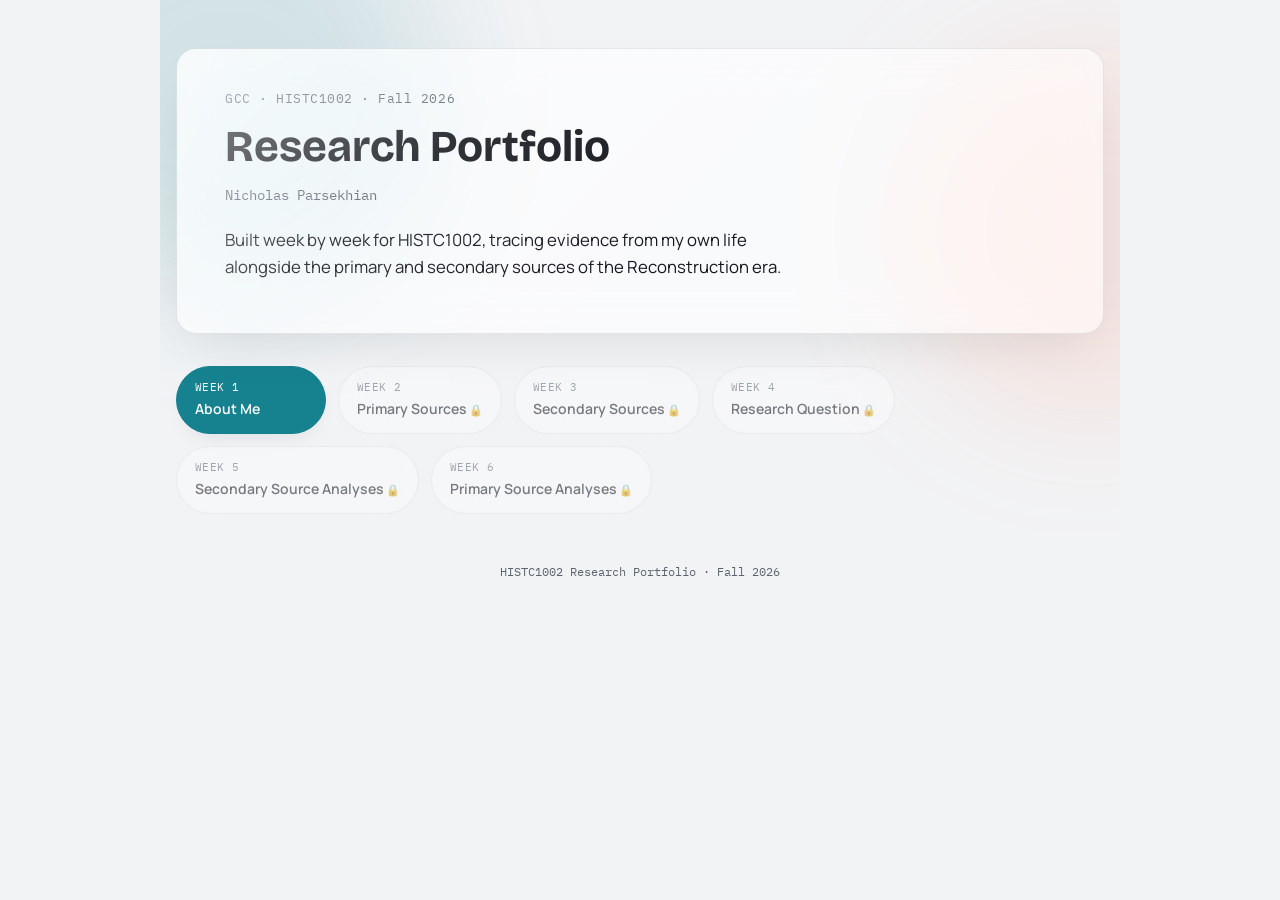
==== index.html @ d313fd49 "Add HISTC1002 research portfolio static site Home page with hero panel and section nav pills, About " ====
<!DOCTYPE html>
<html lang="en">
<head>
<meta charset="UTF-8">
<meta name="viewport" content="width=device-width, initial-scale=1.0">
<title>Research Portfolio — HISTC1002</title>
<link rel="preconnect" href="https://fonts.googleapis.com">
<link rel="preconnect" href="https://fonts.gstatic.com" crossorigin>
<link href="https://fonts.googleapis.com/css2?family=Bricolage+Grotesque:opsz,wght@12..96,500;12..96,600;12..96,700&family=Manrope:wght@400;500;600;700&family=IBM+Plex+Mono:wght@400;500&display=swap" rel="stylesheet">
<link rel="stylesheet" href="styles.css">
</head>
<body>
<div class="page">
  <div class="bloom bloom-a"></div>
  <div class="bloom bloom-b"></div>

  <section class="hero glass">
    <p class="eyebrow">GCC · HISTC1002 · Fall 2026</p>
    <h1>Research Portfolio</h1>
    <p class="byline">Nicholas Parsekhian</p>
    <p class="intro">Built week by week for HISTC1002, tracing evidence from my own life alongside the primary and secondary sources of the Reconstruction era.</p>
  </section>

  <nav aria-label="Portfolio sections">
    <ul class="nav-pills">
      <li>
        <a class="pill active" href="about.html">
          <span class="pill-week">WEEK 1</span>
          <span class="pill-label">About Me</span>
        </a>
      </li>
      <li>
        <span class="pill locked" aria-disabled="true">
          <span class="pill-week">WEEK 2</span>
          <span class="pill-label">Primary Sources</span>
        </span>
      </li>
      <li>
        <span class="pill locked" aria-disabled="true">
          <span class="pill-week">WEEK 3</span>
          <span class="pill-label">Secondary Sources</span>
        </span>
      </li>
      <li>
        <span class="pill locked" aria-disabled="true">
          <span class="pill-week">WEEK 4</span>
          <span class="pill-label">Research Question</span>
        </span>
      </li>
      <li>
        <span class="pill locked" aria-disabled="true">
          <span class="pill-week">WEEK 5</span>
          <span class="pill-label">Secondary Source Analyses</span>
        </span>
      </li>
      <li>
        <span class="pill locked" aria-disabled="true">
          <span class="pill-week">WEEK 6</span>
          <span class="pill-label">Primary Source Analyses</span>
        </span>
      </li>
    </ul>
  </nav>

  <footer>HISTC1002 Research Portfolio &middot; Fall 2026</footer>
</div>
</body>
</html>
---- styles.css ----
/* ==========================================================================
   Research Portfolio — shared styles
   Modern museum aesthetic: white gallery walls, frosted glass panels.
   ========================================================================== */

:root {
  --wall: #FFFFFF;
  --wall-2: #F2F3F5;
  --glass: rgba(255, 255, 255, .6);
  --glass-border: rgba(20, 24, 30, .09);
  --ink: #14171D;
  --muted: #5C6470;
  --accent: #17828F;
  --accent-ink: #FFFFFF;
  --bloom-a: rgba(23, 130, 143, .14);
  --bloom-b: rgba(255, 138, 99, .14);
  --shadow: rgba(20, 24, 30, .12);

  --font-heading: "Bricolage Grotesque", system-ui, sans-serif;
  --font-body: "Manrope", system-ui, sans-serif;
  --font-mono: "IBM Plex Mono", ui-monospace, monospace;
}

* {
  box-sizing: border-box;
}

html {
  -webkit-text-size-adjust: 100%;
}

body {
  margin: 0;
  background: var(--wall-2);
  color: var(--ink);
  font-family: var(--font-body);
  font-size: 16px;
  line-height: 1.6;
}

img {
  max-width: 100%;
  display: block;
}

a {
  color: inherit;
}

.page {
  position: relative;
  max-width: 960px;
  margin: 0 auto;
  padding: 48px 16px 72px;
  overflow-x: hidden;
}

/* ---- background blooms -------------------------------------------------- */

.bloom {
  position: absolute;
  z-index: 0;
  border-radius: 50%;
  filter: blur(60px);
  pointer-events: none;
}

.bloom-a {
  width: 420px;
  height: 420px;
  background: var(--bloom-a);
  top: -120px;
  left: -140px;
}

.bloom-b {
  width: 380px;
  height: 380px;
  background: var(--bloom-b);
  top: 40px;
  right: -160px;
}

/* ---- glass panel ---------------------------------------------------------
   background: var(--glass), 1px border, 20px radius, blur+saturate backdrop,
   soft shadow, diagonal sheen overlay.
   -------------------------------------------------------------------------- */

.glass {
  position: relative;
  z-index: 1;
  background: var(--glass);
  border: 1px solid var(--glass-border);
  border-radius: 20px;
  backdrop-filter: blur(22px) saturate(160%);
  -webkit-backdrop-filter: blur(22px) saturate(160%);
  box-shadow: 0 20px 50px -20px var(--shadow);
  overflow: hidden;
}

.glass::before {
  content: "";
  position: absolute;
  inset: 0;
  background: linear-gradient(
    135deg,
    rgba(255, 255, 255, .55) 0%,
    rgba(255, 255, 255, .12) 30%,
    rgba(255, 255, 255, 0) 55%
  );
  pointer-events: none;
}

/* ---- type helpers --------------------------------------------------------- */

.eyebrow {
  font-family: var(--font-mono);
  font-size: 13px;
  letter-spacing: .04em;
  color: var(--muted);
  margin: 0 0 12px;
}

h1, h2, h3 {
  font-family: var(--font-heading);
  font-weight: 700;
  margin: 0 0 12px;
  line-height: 1.15;
}

h1 {
  font-size: clamp(2rem, 5vw, 2.75rem);
}

h2 {
  font-size: 1.35rem;
}

.byline {
  font-family: var(--font-mono);
  font-size: 14px;
  color: var(--muted);
  margin: 0 0 20px;
}

.subtitle {
  font-family: var(--font-body);
  font-weight: 500;
  color: var(--muted);
  margin: 0 0 24px;
}

p {
  margin: 0 0 12px;
}

/* ---- hero ------------------------------------------------------------- */

.hero {
  padding: 40px clamp(20px, 5vw, 48px);
  margin-bottom: 32px;
}

.hero .intro {
  max-width: 60ch;
  color: var(--ink);
  font-size: 1.05rem;
}

/* ---- nav pills ---------------------------------------------------------- */

.nav-pills {
  display: flex;
  flex-wrap: wrap;
  gap: 12px;
  list-style: none;
  margin: 0;
  padding: 0;
}

.pill {
  display: flex;
  flex-direction: column;
  gap: 2px;
  padding: 12px 18px;
  border-radius: 999px;
  text-decoration: none;
  background: var(--glass);
  border: 1px solid var(--glass-border);
  backdrop-filter: blur(22px) saturate(160%);
  -webkit-backdrop-filter: blur(22px) saturate(160%);
  min-width: 150px;
  transition: transform .15s ease, box-shadow .15s ease;
}

.pill-week {
  font-family: var(--font-mono);
  font-size: 11px;
  letter-spacing: .04em;
  color: var(--muted);
}

.pill-label {
  font-family: var(--font-body);
  font-weight: 600;
  font-size: 14px;
  color: var(--ink);
}

.pill.active {
  background: var(--accent);
  border-color: var(--accent);
  box-shadow: 0 10px 24px -12px var(--shadow);
}

.pill.active .pill-week,
.pill.active .pill-label {
  color: var(--accent-ink);
}

.pill.active:hover {
  transform: translateY(-2px);
}

.pill.locked {
  opacity: .55;
  cursor: default;
  pointer-events: none;
}

.pill.locked .pill-label::after {
  content: " \1F512";
  font-size: 11px;
}

/* ---- back link ----------------------------------------------------------- */

.back-link {
  display: inline-block;
  font-family: var(--font-mono);
  font-size: 13px;
  color: var(--accent);
  text-decoration: none;
  margin-bottom: 24px;
}

.back-link:hover {
  text-decoration: underline;
}

/* ---- exhibit grid --------------------------------------------------------- */

.exhibit-grid {
  display: grid;
  grid-template-columns: repeat(2, 1fr);
  gap: 20px;
  margin-top: 32px;
}

@media (max-width: 700px) {
  .exhibit-grid {
    grid-template-columns: 1fr;
  }
}

.exhibit {
  display: flex;
  flex-direction: column;
}

.exhibit-media {
  aspect-ratio: 4 / 3;
  background: var(--wall-2);
  border-bottom: 1px solid var(--glass-border);
  overflow: hidden;
}

.exhibit-media img {
  width: 100%;
  height: 100%;
  object-fit: cover;
}

.exhibit-body {
  position: relative;
  z-index: 1;
  padding: 20px;
}

.exhibit-number {
  font-family: var(--font-mono);
  font-size: 12px;
  letter-spacing: .04em;
  color: var(--accent);
  margin-bottom: 6px;
}

.exhibit-title {
  font-family: var(--font-heading);
  font-weight: 600;
  font-size: 1.1rem;
  margin: 0 0 4px;
}

.exhibit-meta {
  font-family: var(--font-mono);
  font-size: 12px;
  color: var(--muted);
  margin: 0 0 12px;
}

.exhibit-caption {
  font-size: .95rem;
  color: var(--ink);
  margin: 0;
}

/* ---- footer ---------------------------------------------------------------- */

footer {
  position: relative;
  z-index: 1;
  margin-top: 48px;
  font-family: var(--font-mono);
  font-size: 12px;
  color: var(--muted);
  text-align: center;
}

/* ---- small screens --------------------------------------------------------- */

@media (max-width: 400px) {
  .hero {
    padding: 28px 18px;
  }

  .pill {
    min-width: 0;
    flex: 1 1 45%;
  }
}
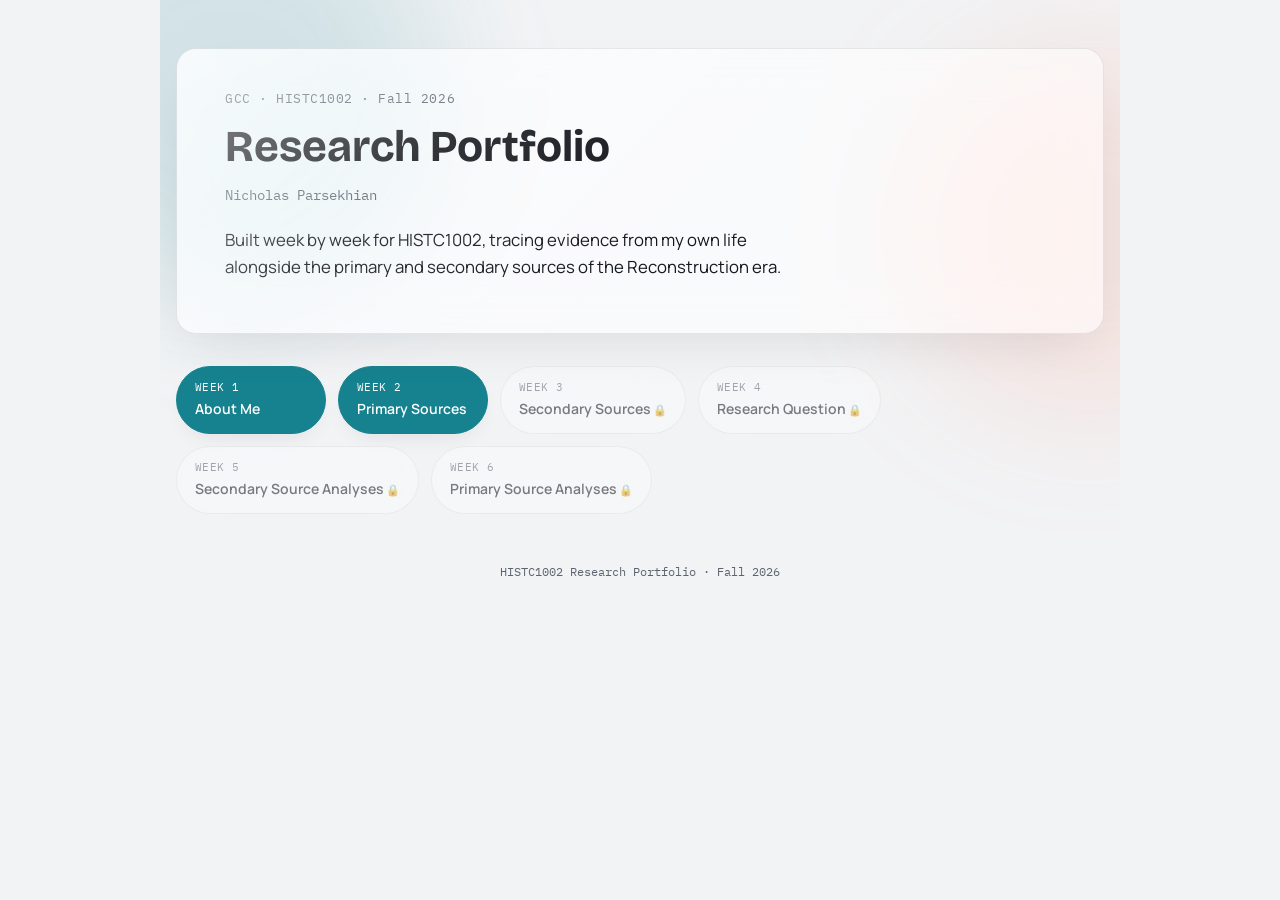
==== commit b2b72756: "Add primary sources analysis page Build primary-sources.html with two stacked glass panel sections f" ====
--- a/index.html
+++ b/index.html
@@ -30,10 +30,10 @@
         </a>
       </li>
       <li>
-        <span class="pill locked" aria-disabled="true">
+        <a class="pill active" href="primary-sources.html">
           <span class="pill-week">WEEK 2</span>
           <span class="pill-label">Primary Sources</span>
-        </span>
+        </a>
       </li>
       <li>
         <span class="pill locked" aria-disabled="true">
--- a/styles.css
+++ b/styles.css
@@ -315,6 +315,128 @@
   margin: 0;
 }
 
+/* ---- source panels (primary sources page) --------------------------------- */
+
+.source-stack {
+  display: flex;
+  flex-direction: column;
+  gap: 28px;
+  margin-top: 32px;
+}
+
+.source {
+  padding: clamp(20px, 4vw, 36px);
+}
+
+.source-header {
+  margin-bottom: 20px;
+}
+
+.source-eyebrow {
+  font-family: var(--font-mono);
+  font-size: 12px;
+  letter-spacing: .08em;
+  color: var(--accent);
+  margin: 0 0 8px;
+}
+
+.source-title {
+  font-family: var(--font-heading);
+  font-weight: 700;
+  font-size: clamp(1.5rem, 3.2vw, 2rem);
+  margin: 0 0 8px;
+}
+
+.source-intro {
+  font-family: var(--font-body);
+  color: var(--muted);
+  font-size: 1rem;
+  margin: 0;
+  max-width: 60ch;
+}
+
+.source-media {
+  background: var(--wall-2);
+  border: 1px solid var(--glass-border);
+  border-radius: 14px;
+  padding: 16px;
+  margin: 0 0 24px;
+  display: flex;
+  justify-content: center;
+  align-items: center;
+}
+
+.source-media img {
+  width: 100%;
+  max-width: 640px;
+  min-height: 320px;
+  max-height: 640px;
+  height: auto;
+  object-fit: contain;
+}
+
+@media (min-width: 700px) {
+  .source-media img {
+    min-height: 480px;
+  }
+}
+
+.source-rows {
+  display: grid;
+  grid-template-columns: 180px 1fr;
+  gap: 14px 24px;
+  margin: 0;
+}
+
+.source-rows dt {
+  font-family: var(--font-mono);
+  font-size: 12px;
+  letter-spacing: .04em;
+  color: var(--muted);
+  text-transform: uppercase;
+  padding-top: 2px;
+}
+
+.source-rows dd {
+  margin: 0;
+  font-size: .98rem;
+  color: var(--ink);
+  padding-bottom: 14px;
+  border-bottom: 1px solid var(--glass-border);
+}
+
+.source-rows dt {
+  padding-bottom: 14px;
+  border-bottom: 1px solid var(--glass-border);
+}
+
+.source-rows > dt:last-of-type,
+.source-rows > dd:last-of-type {
+  border-bottom: none;
+  padding-bottom: 0;
+}
+
+@media (max-width: 700px) {
+  .source-rows {
+    grid-template-columns: 1fr;
+    gap: 4px;
+  }
+
+  .source-rows dt {
+    padding-bottom: 4px;
+    border-bottom: none;
+  }
+
+  .source-rows dd {
+    padding-bottom: 14px;
+    margin-bottom: 4px;
+  }
+
+  .source-rows > dt:last-of-type {
+    padding-bottom: 4px;
+  }
+}
+
 /* ---- footer ---------------------------------------------------------------- */
 
 footer {
@@ -338,4 +460,16 @@
     min-width: 0;
     flex: 1 1 45%;
   }
-}
+
+  .source {
+    padding: 18px;
+  }
+
+  .source-media {
+    padding: 10px;
+  }
+
+  .source-media img {
+    min-height: 220px;
+  }
+}
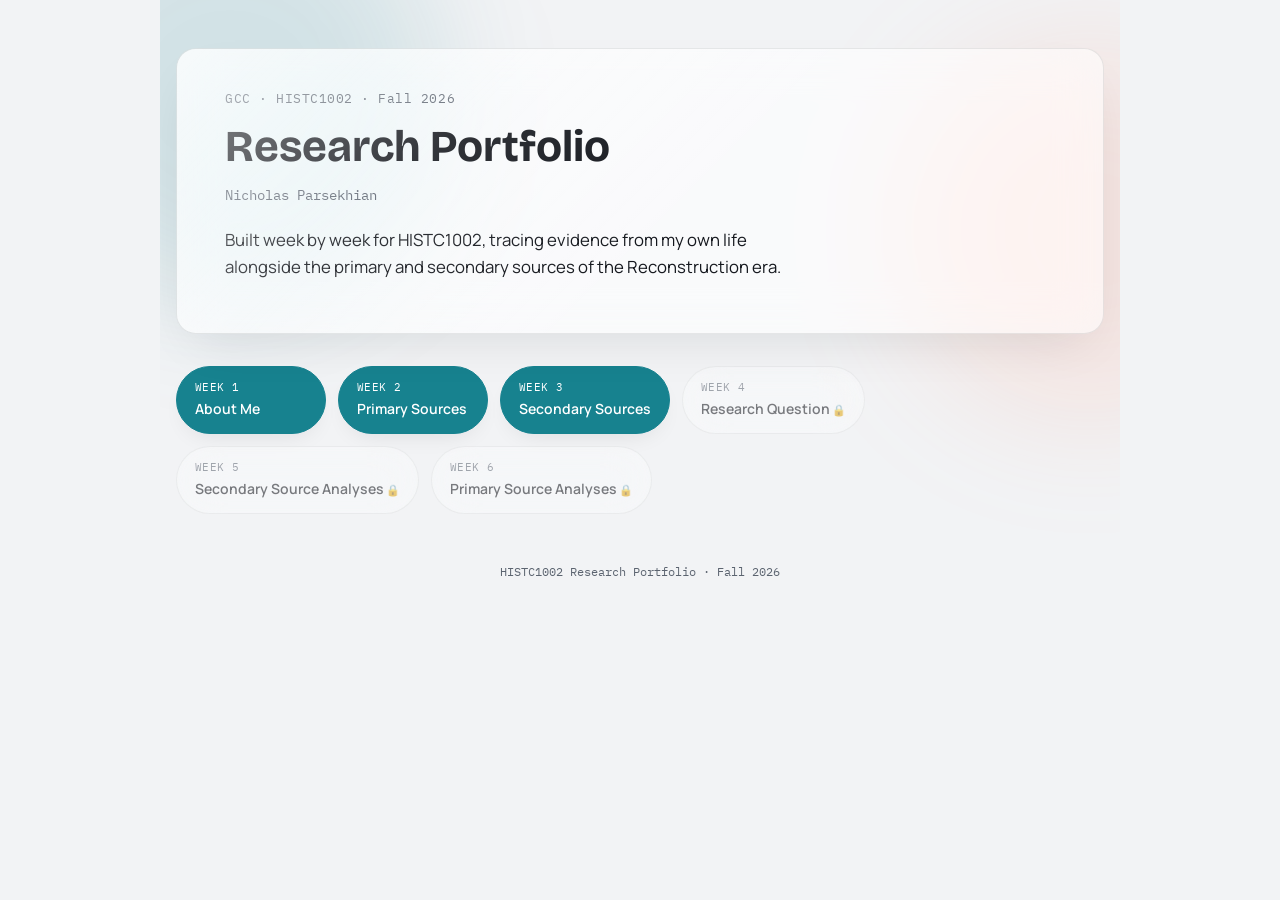
==== commit 74719206: "Add Secondary Sources page and unlock its nav tab Builds secondary-sources.html for the Week 3 secon" ====
--- a/index.html
+++ b/index.html
@@ -36,10 +36,10 @@
         </a>
       </li>
       <li>
-        <span class="pill locked" aria-disabled="true">
+        <a class="pill active" href="secondary-sources.html">
           <span class="pill-week">WEEK 3</span>
           <span class="pill-label">Secondary Sources</span>
-        </span>
+        </a>
       </li>
       <li>
         <span class="pill locked" aria-disabled="true">
--- a/styles.css
+++ b/styles.css
@@ -437,6 +437,132 @@
   }
 }
 
+/* ---- citation panel (secondary sources page) ------------------------------- */
+
+.citation-panel {
+  padding: 16px clamp(18px, 4vw, 28px);
+  margin: 0 0 32px;
+}
+
+.citation-label {
+  font-family: var(--font-mono);
+  font-size: 11px;
+  letter-spacing: .08em;
+  color: var(--accent);
+  text-transform: uppercase;
+  margin: 0 0 8px;
+}
+
+.citation-text {
+  font-family: var(--font-mono);
+  font-size: .9rem;
+  color: var(--ink);
+  margin: 0;
+}
+
+/* ---- content sections (secondary sources page) ----------------------------- */
+
+.content-section {
+  padding: clamp(20px, 4vw, 36px);
+  margin-bottom: 28px;
+}
+
+.content-section h2 {
+  margin-bottom: 16px;
+}
+
+.content-section p {
+  color: var(--ink);
+  max-width: 68ch;
+}
+
+/* ---- timeline ---------------------------------------------------------------- */
+
+.timeline {
+  list-style: none;
+  margin: 0;
+  padding: 0;
+  display: flex;
+  flex-direction: column;
+  gap: 18px;
+}
+
+.timeline li {
+  position: relative;
+  padding-left: 22px;
+  border-left: 2px solid var(--glass-border);
+}
+
+.timeline li::before {
+  content: "";
+  position: absolute;
+  left: -6px;
+  top: 4px;
+  width: 10px;
+  height: 10px;
+  border-radius: 50%;
+  background: var(--accent);
+}
+
+.timeline-date {
+  display: block;
+  font-family: var(--font-mono);
+  font-weight: 500;
+  font-size: .85rem;
+  letter-spacing: .02em;
+  color: var(--accent);
+  margin-bottom: 4px;
+}
+
+.timeline-text {
+  margin: 0;
+  color: var(--ink);
+  font-size: .98rem;
+}
+
+/* ---- evaluation cards ---------------------------------------------------------- */
+
+.eval-grid {
+  display: grid;
+  grid-template-columns: repeat(2, 1fr);
+  gap: 20px;
+}
+
+@media (max-width: 700px) {
+  .eval-grid {
+    grid-template-columns: 1fr;
+  }
+}
+
+.eval-card {
+  padding: 20px;
+}
+
+.eval-category {
+  font-family: var(--font-heading);
+  font-weight: 600;
+  font-size: 1.05rem;
+  margin: 0 0 10px;
+}
+
+.rating-pill {
+  display: inline-block;
+  font-family: var(--font-mono);
+  font-size: 11px;
+  letter-spacing: .03em;
+  color: var(--accent-ink);
+  background: var(--accent);
+  border-radius: 999px;
+  padding: 5px 12px;
+  margin: 0 0 12px;
+}
+
+.eval-note {
+  margin: 0;
+  color: var(--muted);
+  font-size: .92rem;
+}
+
 /* ---- footer ---------------------------------------------------------------- */
 
 footer {
@@ -472,4 +598,16 @@
   .source-media img {
     min-height: 220px;
   }
-}
+
+  .content-section {
+    padding: 18px;
+  }
+
+  .citation-panel {
+    padding: 14px 16px;
+  }
+
+  .eval-card {
+    padding: 16px;
+  }
+}
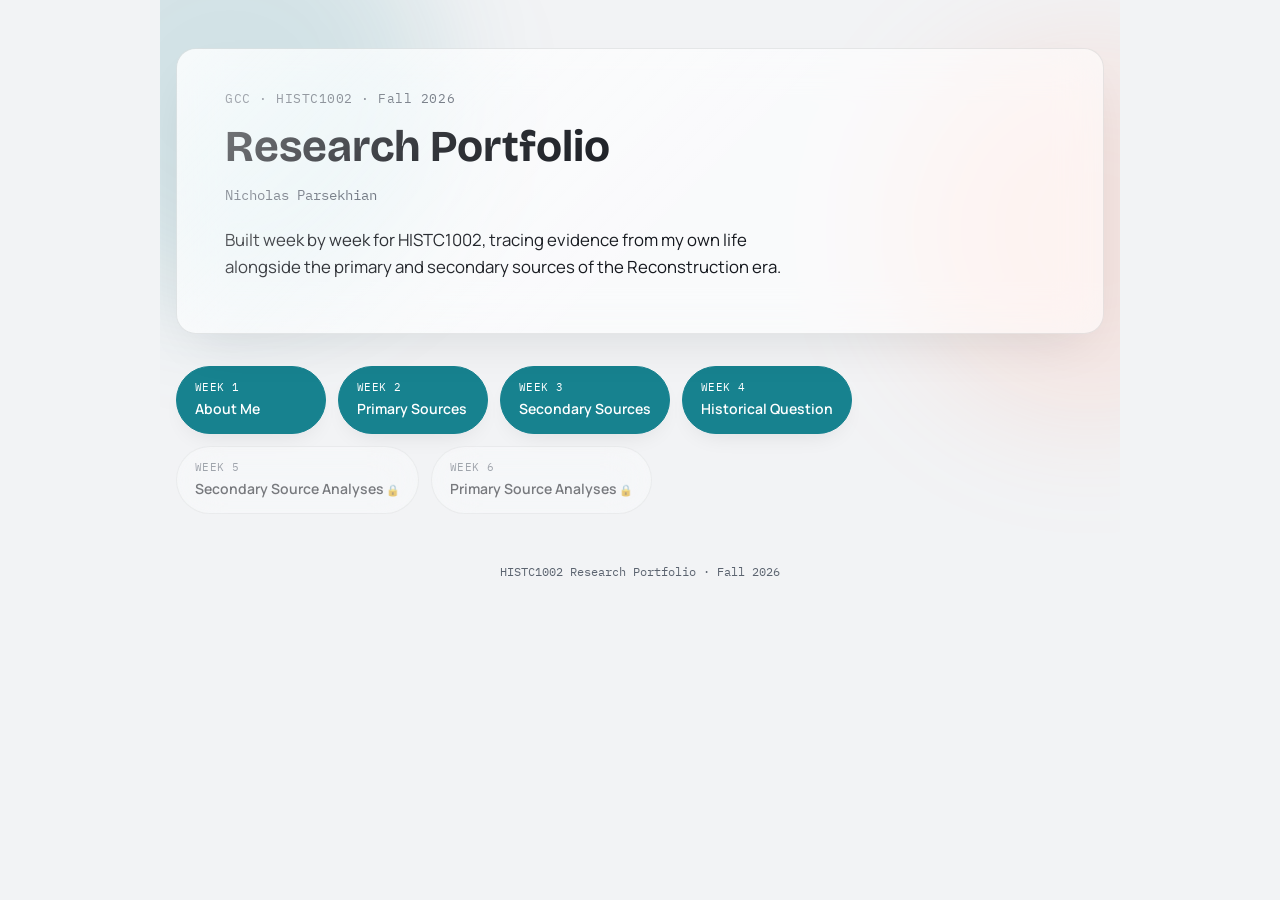
==== commit aee00a04: "Add Week 4 Historical Question page and activate nav link Co-Authored-By: Claude Sonnet 5.5 <noreply" ====
--- a/index.html
+++ b/index.html
@@ -42,10 +42,10 @@
         </a>
       </li>
       <li>
-        <span class="pill locked" aria-disabled="true">
+        <a class="pill active" href="historical-question.html">
           <span class="pill-week">WEEK 4</span>
-          <span class="pill-label">Research Question</span>
-        </span>
+          <span class="pill-label">Historical Question</span>
+        </a>
       </li>
       <li>
         <span class="pill locked" aria-disabled="true">
--- a/styles.css
+++ b/styles.css
@@ -563,6 +563,41 @@
   font-size: .92rem;
 }
 
+/* ---- lists and question callout (historical question page) ---------------- */
+
+.content-list {
+  margin: 0 0 16px;
+  padding-left: 1.4em;
+  max-width: 68ch;
+}
+
+.content-list li {
+  margin-bottom: 8px;
+  padding-left: 4px;
+}
+
+.content-list li::marker {
+  color: var(--accent);
+}
+
+.question-callout {
+  margin: 0;
+  padding: clamp(18px, 4vw, 28px);
+  background: rgba(23, 130, 143, .08);
+  border: 1px solid rgba(23, 130, 143, .3);
+  border-left: 6px solid var(--accent);
+  border-radius: 14px;
+}
+
+.content-section .question-callout p {
+  margin: 0;
+  max-width: none;
+  font-family: var(--font-heading);
+  font-weight: 600;
+  font-size: clamp(1.15rem, 3vw, 1.5rem);
+  line-height: 1.35;
+}
+
 /* ---- footer ---------------------------------------------------------------- */
 
 footer {
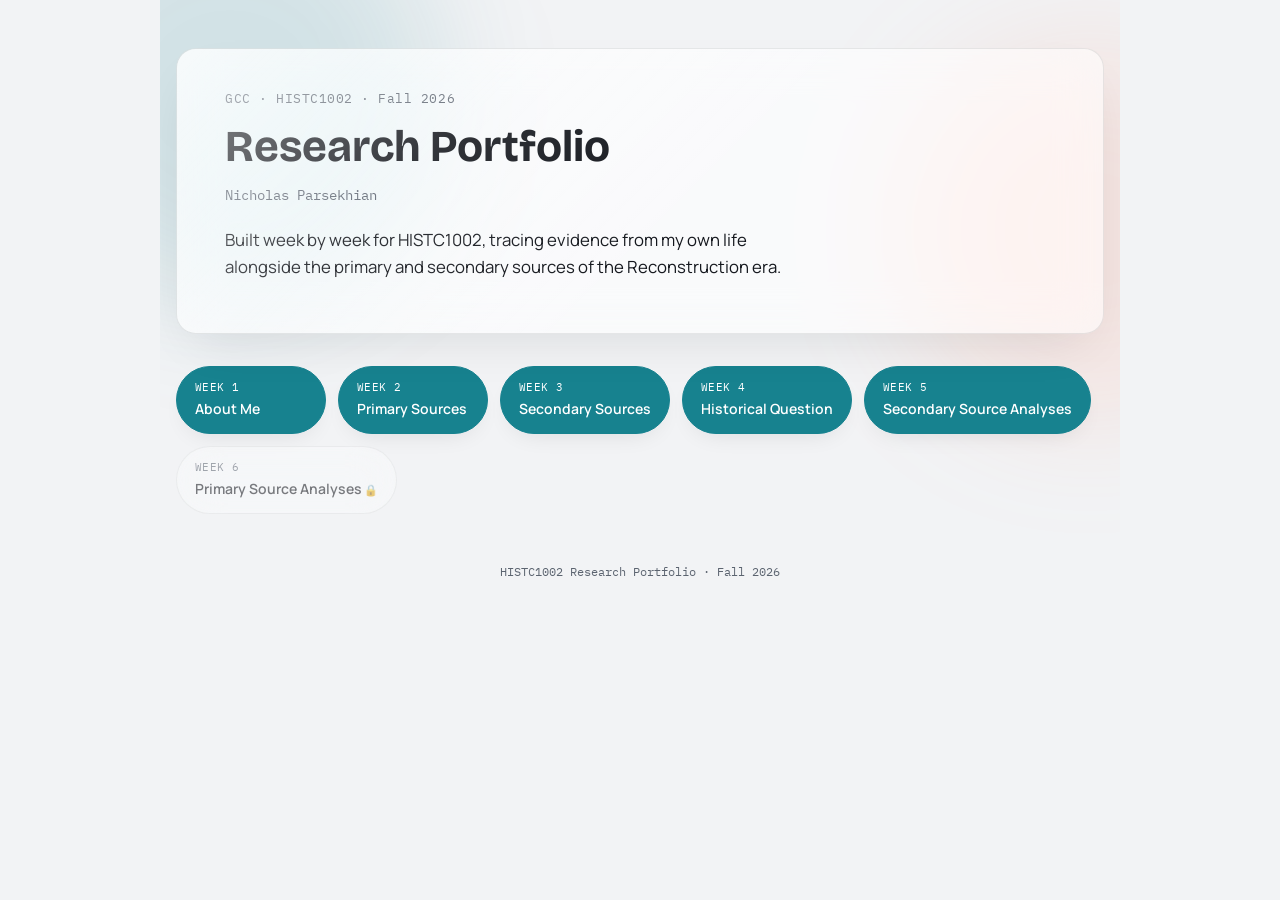
==== commit ebd086a7: "Add Week 5 Secondary Source Analyses page and activate nav link Co-Authored-By: Claude Opus 5.5 <nor" ====
--- a/index.html
+++ b/index.html
@@ -48,10 +48,10 @@
         </a>
       </li>
       <li>
-        <span class="pill locked" aria-disabled="true">
+        <a class="pill active" href="secondary-source-analyses.html">
           <span class="pill-week">WEEK 5</span>
           <span class="pill-label">Secondary Source Analyses</span>
-        </span>
+        </a>
       </li>
       <li>
         <span class="pill locked" aria-disabled="true">
--- a/styles.css
+++ b/styles.css
@@ -598,6 +598,12 @@
   line-height: 1.35;
 }
 
+/* ---- source links (secondary source analyses page) ------------------------ */
+
+.source-link {
+  overflow-wrap: anywhere;
+}
+
 /* ---- footer ---------------------------------------------------------------- */
 
 footer {
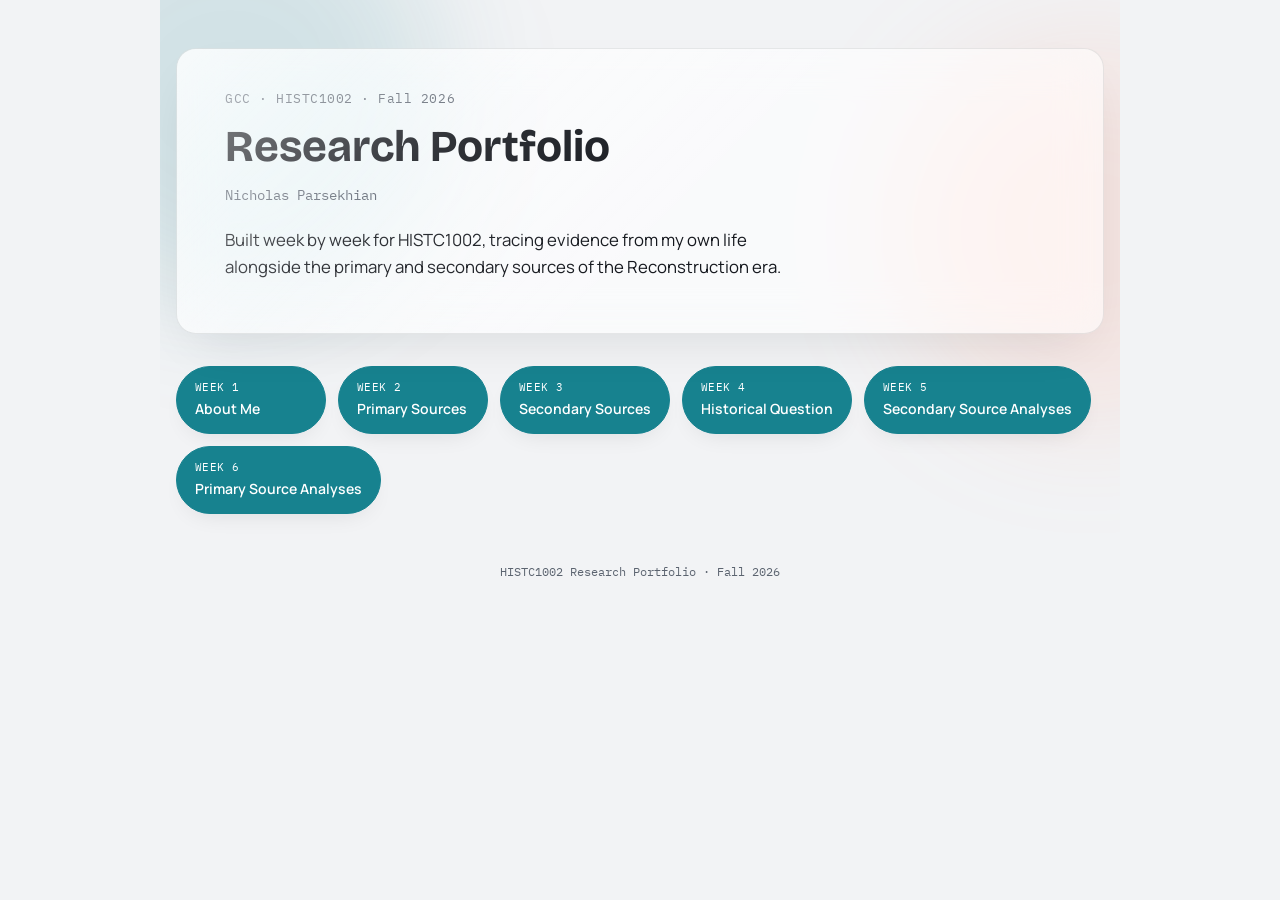
==== commit b66a76e7: "Add Week 6 Primary Source Analyses page and activate nav link Co-Authored-By: Claude Opus 5.5 <norep" ====
--- a/index.html
+++ b/index.html
@@ -54,10 +54,10 @@
         </a>
       </li>
       <li>
-        <span class="pill locked" aria-disabled="true">
+        <a class="pill active" href="primary-source-analyses.html">
           <span class="pill-week">WEEK 6</span>
           <span class="pill-label">Primary Source Analyses</span>
-        </span>
+        </a>
       </li>
     </ul>
   </nav>
--- a/styles.css
+++ b/styles.css
@@ -604,6 +604,59 @@
   overflow-wrap: anywhere;
 }
 
+/* ---- archive thumbnails (primary source analyses page) -------------------- */
+
+.source-thumb-figure {
+  flex-direction: column;
+  gap: 12px;
+  margin: 0;
+}
+
+.source-thumb {
+  display: flex;
+  flex-direction: column;
+  align-items: center;
+  gap: 10px;
+  width: 100%;
+  max-width: 640px;
+  padding: clamp(20px, 5vw, 36px) 16px;
+  background: var(--wall);
+  border: 1px solid var(--glass-border);
+  border-radius: 10px;
+  color: var(--accent);
+  text-decoration: none;
+  text-align: center;
+}
+
+.source-thumb:hover,
+.source-thumb:focus-visible {
+  border-color: var(--accent);
+}
+
+.source-thumb-art {
+  width: 100%;
+  max-width: 320px;
+  height: auto;
+}
+
+.source-thumb-label {
+  font-family: var(--font-mono);
+  font-size: 12px;
+  letter-spacing: .04em;
+  color: var(--muted);
+  text-transform: uppercase;
+}
+
+.source-thumb-cta {
+  font-weight: 600;
+}
+
+.source-thumb-figure figcaption {
+  font-size: .88rem;
+  color: var(--muted);
+  max-width: 640px;
+}
+
 /* ---- footer ---------------------------------------------------------------- */
 
 footer {
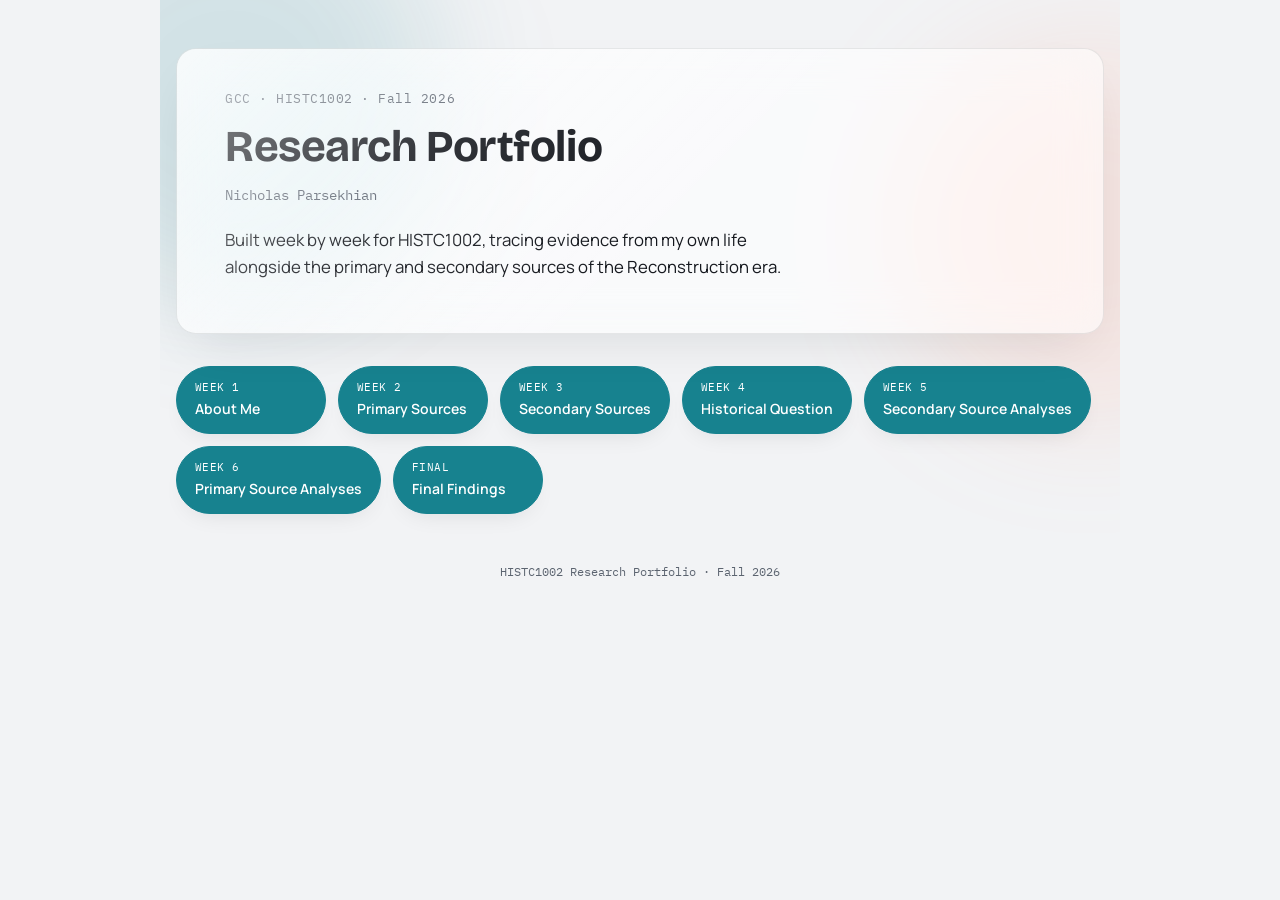
==== commit fe3264ea: "Add Final Findings page and link it from the home page nav Co-Authored-By: Claude Opus 5.5 <noreply@" ====
--- a/index.html
+++ b/index.html
@@ -59,6 +59,12 @@
           <span class="pill-label">Primary Source Analyses</span>
         </a>
       </li>
+      <li>
+        <a class="pill active" href="final-findings.html">
+          <span class="pill-week">FINAL</span>
+          <span class="pill-label">Final Findings</span>
+        </a>
+      </li>
     </ul>
   </nav>
 
--- a/styles.css
+++ b/styles.css
@@ -124,6 +124,7 @@
 h1, h2, h3 {
   font-family: var(--font-heading);
   font-weight: 700;
+  letter-spacing: -.01em;
   margin: 0 0 12px;
   line-height: 1.15;
 }
@@ -448,7 +449,7 @@
   font-family: var(--font-mono);
   font-size: 11px;
   letter-spacing: .08em;
-  color: var(--accent);
+  color: var(--muted);
   text-transform: uppercase;
   margin: 0 0 8px;
 }
@@ -467,11 +468,17 @@
   margin-bottom: 28px;
 }
 
+.content-section:last-of-type {
+  margin-bottom: 0;
+}
+
 .content-section h2 {
-  margin-bottom: 16px;
+  margin: 0 0 16px;
 }
 
 .content-section p {
+  font-family: var(--font-body);
+  font-size: 1rem;
   color: var(--ink);
   max-width: 68ch;
 }
@@ -508,13 +515,15 @@
   display: block;
   font-family: var(--font-mono);
   font-weight: 500;
-  font-size: .85rem;
-  letter-spacing: .02em;
-  color: var(--accent);
+  font-size: 12px;
+  letter-spacing: .04em;
+  text-transform: uppercase;
+  color: var(--muted);
   margin-bottom: 4px;
 }
 
 .timeline-text {
+  font-family: var(--font-body);
   margin: 0;
   color: var(--ink);
   font-size: .98rem;
@@ -540,8 +549,9 @@
 
 .eval-category {
   font-family: var(--font-heading);
-  font-weight: 600;
-  font-size: 1.05rem;
+  font-weight: 700;
+  font-size: 1.15rem;
+  letter-spacing: -.01em;
   margin: 0 0 10px;
 }
 
@@ -549,7 +559,8 @@
   display: inline-block;
   font-family: var(--font-mono);
   font-size: 11px;
-  letter-spacing: .03em;
+  letter-spacing: .04em;
+  text-transform: uppercase;
   color: var(--accent-ink);
   background: var(--accent);
   border-radius: 999px;
@@ -558,6 +569,7 @@
 }
 
 .eval-note {
+  font-family: var(--font-body);
   margin: 0;
   color: var(--muted);
   font-size: .92rem;
@@ -705,3 +717,10 @@
     padding: 16px;
   }
 }
+
+/* ---- works cited (final findings page) ------------------------------------ */
+
+.works-cited p {
+  padding-left: 2em;
+  text-indent: -2em;
+}
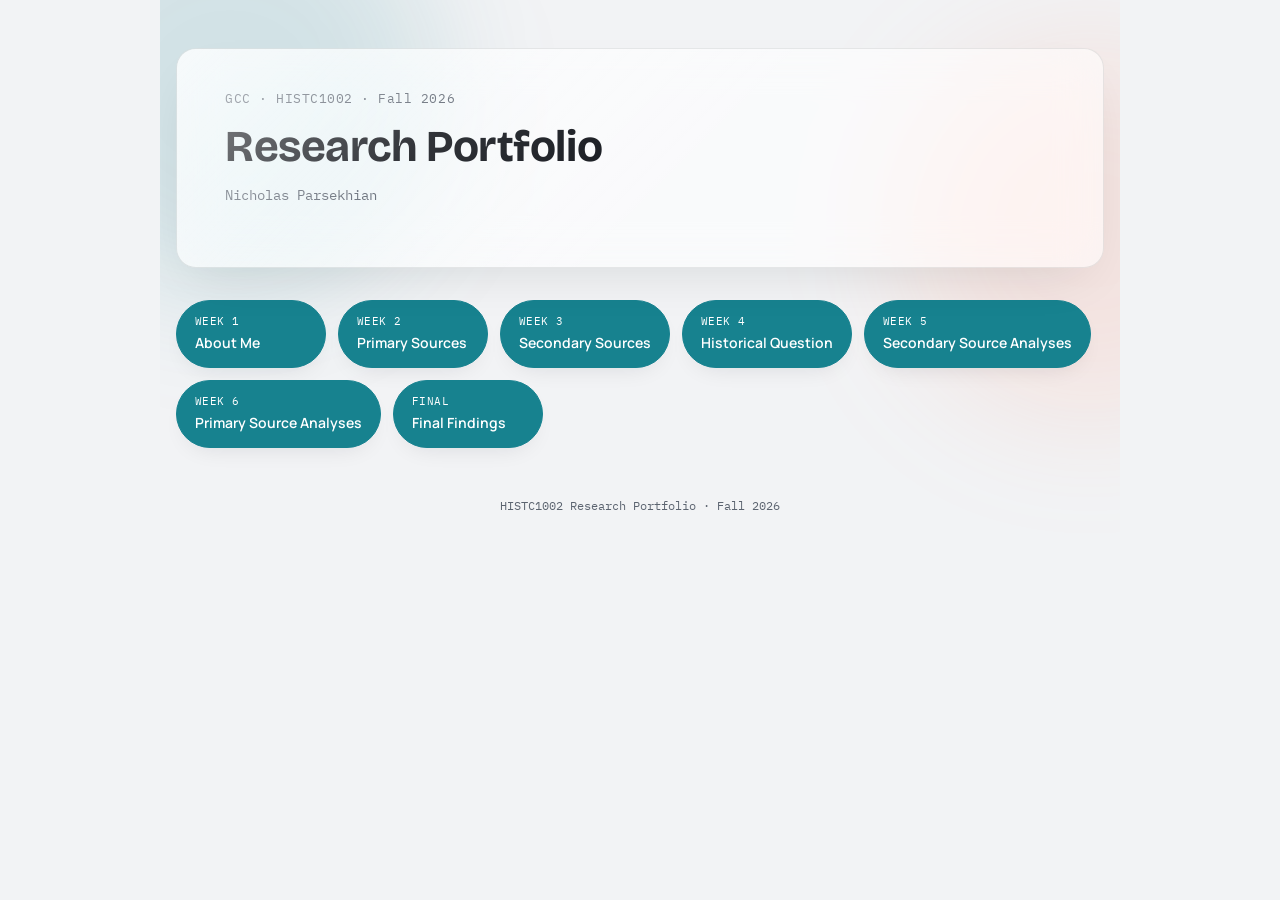
==== commit c9bc93e7: "Remove outdated Reconstruction intro line from home page Co-Authored-By: Claude Opus 5.5 <noreply@an" ====
--- a/index.html
+++ b/index.html
@@ -18,7 +18,6 @@
     <p class="eyebrow">GCC · HISTC1002 · Fall 2026</p>
     <h1>Research Portfolio</h1>
     <p class="byline">Nicholas Parsekhian</p>
-    <p class="intro">Built week by week for HISTC1002, tracing evidence from my own life alongside the primary and secondary sources of the Reconstruction era.</p>
   </section>
 
   <nav aria-label="Portfolio sections">
